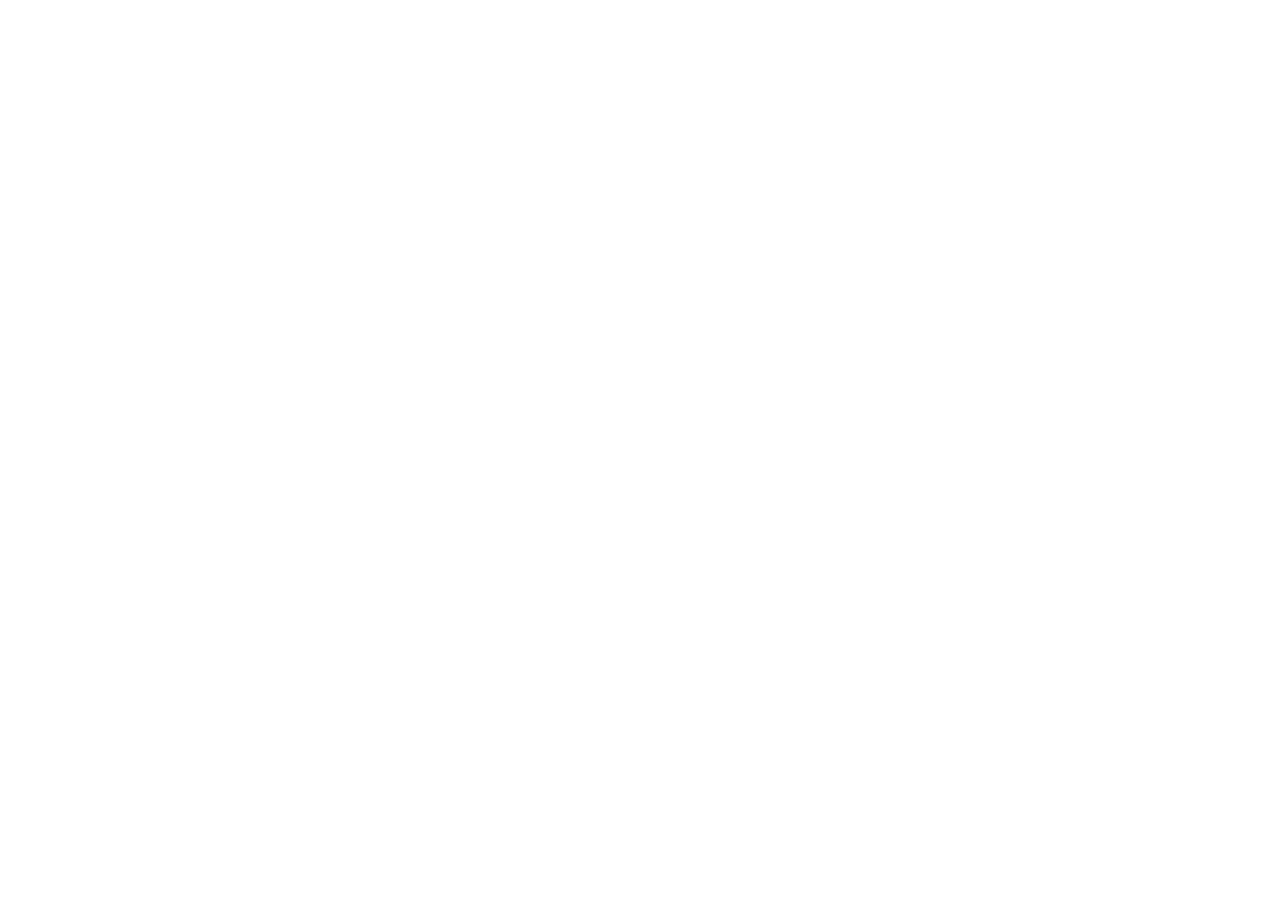
==== index.html @ 1244c076 "INIT" ====
<!doctype html>
<html lang="en">
<head>
  <meta charset="utf-8">
  <meta name="viewport" content="width=device-width, initial-scale=1">
  <title>Page Title</title>
  <link rel="stylesheet" href="css/style.css">
  <script src="js/script.js" language="javascript"></script>
</head>
<body>

</body>
</html>
---- css/style.css ----
/* GLOBAL STYLESHEET */
*, *::before, *::after { box-sizing: border-box; }
body { margin: 0; }
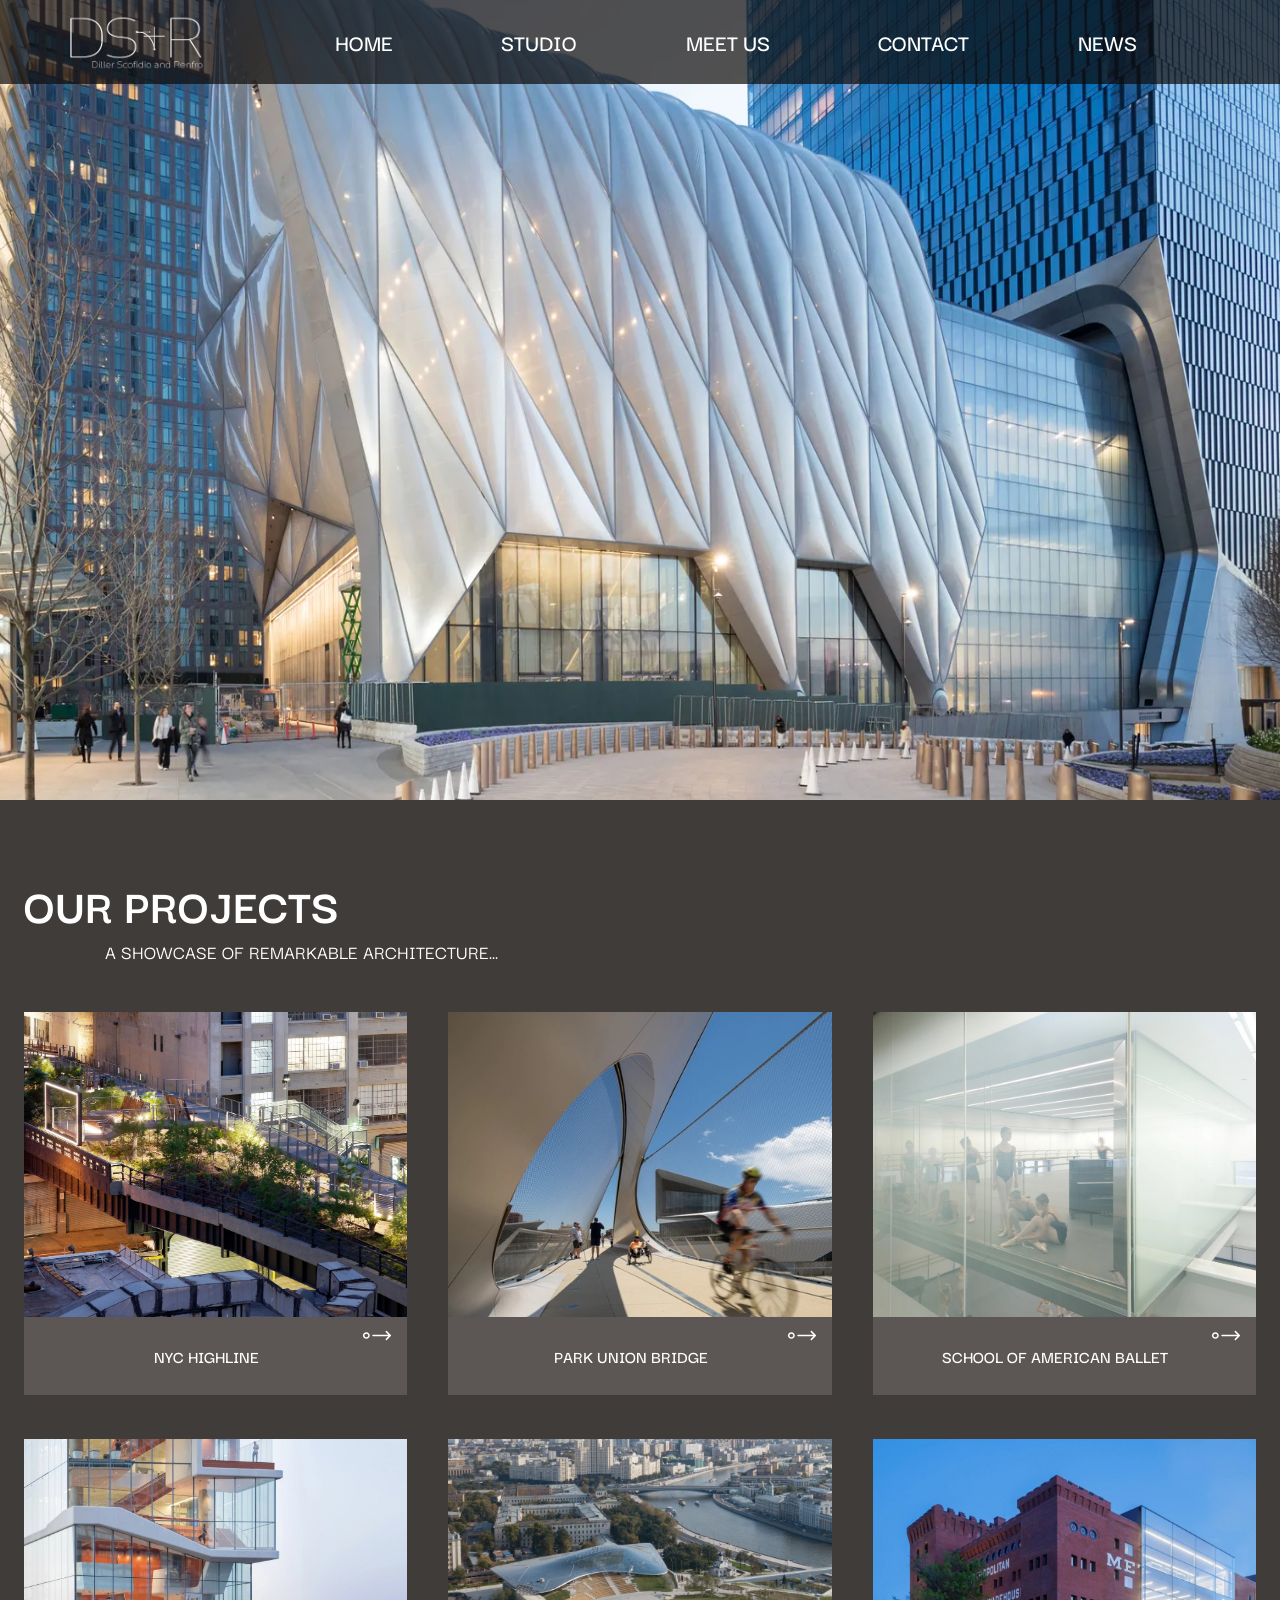
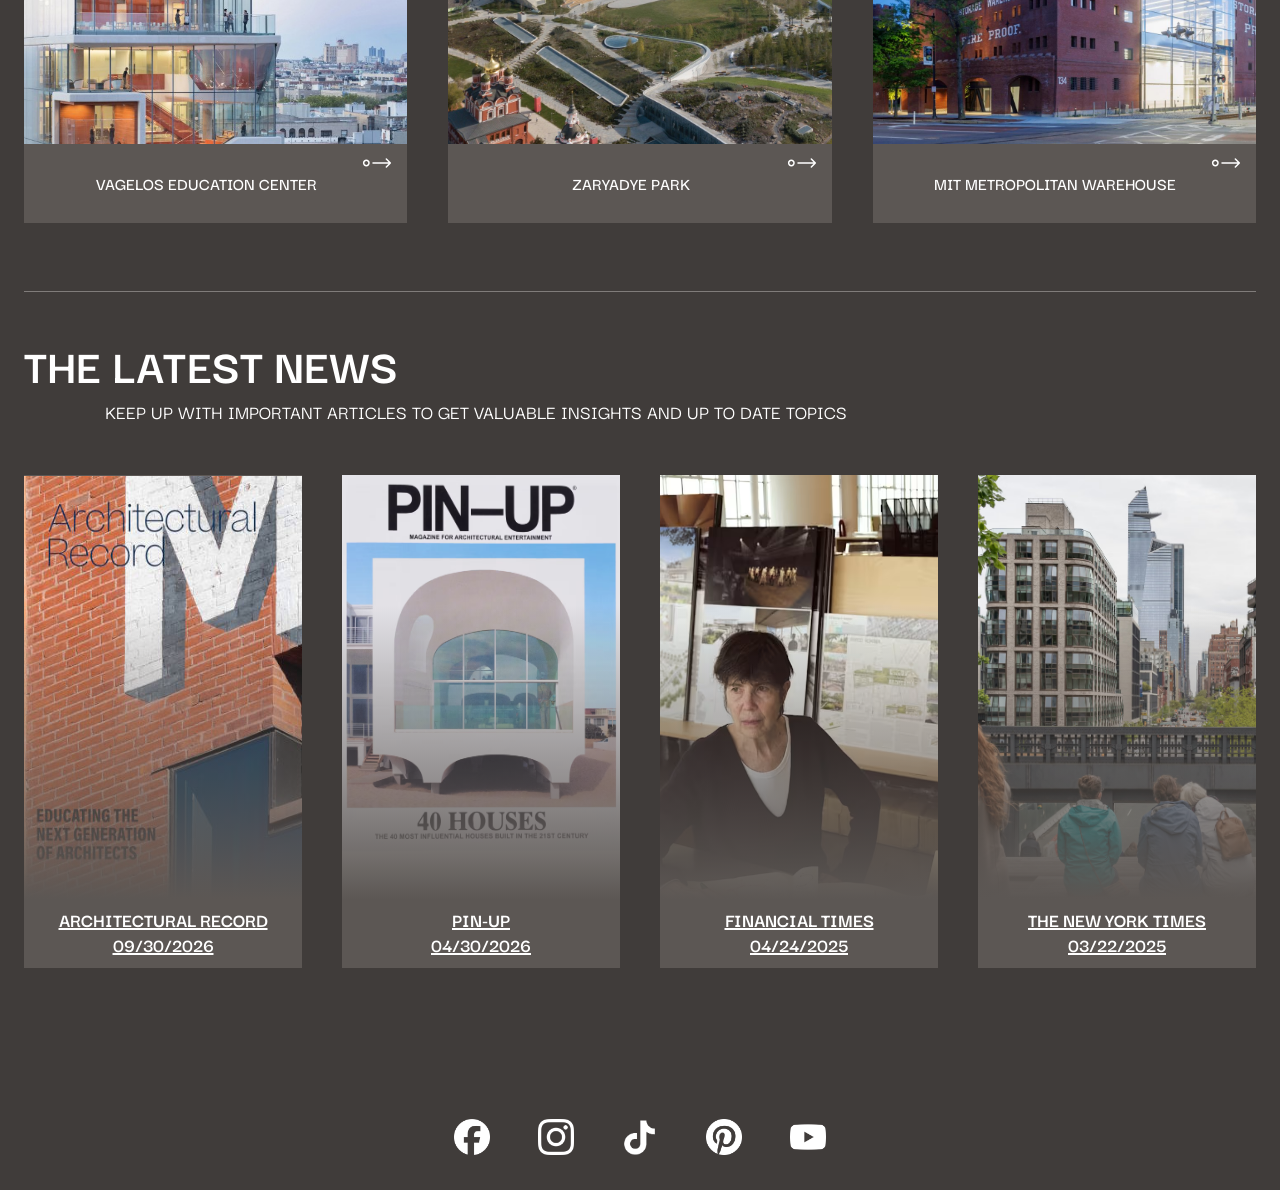
==== commit 1ceed3bd: "Coded pages" ====
--- a/index.html
+++ b/index.html
@@ -3,11 +3,143 @@
 <head>
   <meta charset="utf-8">
   <meta name="viewport" content="width=device-width, initial-scale=1">
-  <title>Page Title</title>
+  <title>Diller Scofidio + Renfro</title>
   <link rel="stylesheet" href="css/style.css">
-  <script src="js/script.js" language="javascript"></script>
+  <link rel="preconnect" href="https://fonts.googleapis.com">
+  <link rel="preconnect" href="https://fonts.gstatic.com" crossorigin>
+  <link href="https://fonts.googleapis.com/css2?family=Darker+Grotesque:wght@500;600;700&display=swap" rel="stylesheet">
+  <script src="js/script.js" defer></script>
 </head>
 <body>
-
+  <header class="hero" id="home">
+    <img class="hero__image" src="images/home-hero.png" alt="">
+    <div class="hero__scrim"></div>
+    <nav class="site-nav" aria-label="Main navigation">
+      <a class="site-nav__logo" href="#home" aria-label="Diller Scofidio + Renfro home">
+        <img src="images/dsr-logo.png" alt="">
+      </a>
+      <div class="site-nav__links">
+        <a href="index.html" aria-current="page">Home</a>
+        <a href="studio.html">Studio</a>
+        <a href="meet-us.html">Meet Us</a>
+        <a href="contact.html">Contact</a>
+        <a href="#news">News</a>
+      </div>
+    </nav>
+  </header>
+  <main>
+    <section class="projects" id="projects" aria-labelledby="projects-title">
+      <header class="projects__header">
+        <h1 class="projects__title" id="projects-title">Our Projects</h1>
+        <p class="projects__subtitle">A showcase of remarkable architecture...</p>
+      </header>
+      <div class="projects__grid">
+        <article class="project-card" data-node-id="52:341">
+          <div class="project-card__image">
+            <img class="project-card__photo project-card__photo--highline" src="images/project-highline.jpg" alt="The NYC Highline elevated park">
+          </div>
+          <div class="project-card__caption">
+            <h2>NYC Highline</h2>
+            <img class="project-card__arrow" src="images/project-arrow.svg" alt="" aria-hidden="true">
+          </div>
+        </article>
+        <article class="project-card" data-node-id="52:345">
+          <div class="project-card__image">
+            <img class="project-card__photo project-card__photo--bridge" src="images/project-park-union-bridge.jpg" alt="Park Union Bridge">
+          </div>
+          <div class="project-card__caption">
+            <h2>Park Union Bridge</h2>
+            <img class="project-card__arrow" src="images/project-arrow.svg" alt="" aria-hidden="true">
+          </div>
+        </article>
+        <article class="project-card" data-node-id="52:343">
+          <div class="project-card__image">
+            <img class="project-card__photo" src="images/project-school-of-american-ballet.jpg" alt="School of American Ballet">
+          </div>
+          <div class="project-card__caption">
+            <h2>School of American Ballet</h2>
+            <img class="project-card__arrow" src="images/project-arrow.svg" alt="" aria-hidden="true">
+          </div>
+        </article>
+        <article class="project-card" data-node-id="52:344">
+          <div class="project-card__image">
+            <img class="project-card__photo" src="images/project-vagelos-education-center.jpg" alt="Vagelos Education Center">
+          </div>
+          <div class="project-card__caption">
+            <h2>Vagelos Education Center</h2>
+            <img class="project-card__arrow" src="images/project-arrow.svg" alt="" aria-hidden="true">
+          </div>
+        </article>
+        <article class="project-card" data-node-id="52:342">
+          <div class="project-card__image">
+            <img class="project-card__photo project-card__photo--park" src="images/project-zaryadye-park.jpg" alt="Zaryadye Park">
+          </div>
+          <div class="project-card__caption">
+            <h2>Zaryadye Park</h2>
+            <img class="project-card__arrow" src="images/project-arrow.svg" alt="" aria-hidden="true">
+          </div>
+        </article>
+        <article class="project-card" data-node-id="52:346">
+          <div class="project-card__image">
+            <img class="project-card__photo project-card__photo--warehouse" src="images/project-mit-metropolitan-warehouse.jpg" alt="MIT Metropolitan Warehouse">
+          </div>
+          <div class="project-card__caption">
+            <h2>MIT Metropolitan Warehouse</h2>
+            <img class="project-card__arrow" src="images/project-arrow.svg" alt="" aria-hidden="true">
+          </div>
+        </article>
+      </div>
+    </section>
+    <div class="section-divider" aria-hidden="true"></div>
+    <section class="news" id="news" aria-labelledby="news-title">
+      <header class="news__header">
+        <h2 class="news__title" id="news-title">The Latest News</h2>
+        <p class="news__subtitle">Keep up with important articles to get valuable insights and up to date topics</p>
+      </header>
+      <div class="news__grid">
+        <article class="news-card" data-node-id="105:40">
+          <img class="news-card__image news-card__image--architectural-record" src="images/news-architectural-record.jpg" alt="">
+          <div class="news-card__gradient"></div>
+          <a class="news-card__link" href="https://www.architecturalrecord.com/articles/18449-a-warehouse-is-converted-into-the-new-home-for-architecture-at-mit" target="_blank" rel="noopener noreferrer">
+            <span>Architectural Record</span>
+            <time datetime="2026-09-30">09/30/2026</time>
+          </a>
+        </article>
+        <article class="news-card" data-node-id="105:41">
+          <img class="news-card__image news-card__image--pin-up" src="images/news-pin-up.png" alt="">
+          <div class="news-card__gradient"></div>
+          <a class="news-card__link" href="https://www.pinupmagazine.org/articles/pinup-40-40-houses" target="_blank" rel="noopener noreferrer">
+            <span>Pin-Up</span>
+            <time datetime="2026-04-30">04/30/2026</time>
+          </a>
+        </article>
+        <article class="news-card" data-node-id="105:42">
+          <img class="news-card__image news-card__image--financial-times" src="images/news-financial-times.png" alt="">
+          <div class="news-card__gradient"></div>
+          <a class="news-card__link" href="https://www.ft.com/content/ffb81b29-242d-4c5a-9e0c-ac56eebd8342?syn-25a6b1a6=1" target="_blank" rel="noopener noreferrer">
+            <span>Financial Times</span>
+            <time datetime="2025-04-24">04/24/2025</time>
+          </a>
+        </article>
+        <article class="news-card" data-node-id="105:43">
+          <img class="news-card__image news-card__image--new-york-times" src="images/news-new-york-times.png" alt="">
+          <div class="news-card__gradient"></div>
+          <a class="news-card__link" href="https://www.nytimes.com/2025/03/22/opinion/high-line-park-ricardo-scofido.html" target="_blank" rel="noopener noreferrer">
+            <span>The New York Times</span>
+            <time datetime="2025-03-22">03/22/2025</time>
+          </a>
+        </article>
+      </div>
+    </section>
+  </main>
+  <div class="social-footer home-social-footer" role="group" aria-label="Social media">
+    <img src="images/home-social-facebook.png" alt="Facebook">
+    <img src="images/home-social-instagram.png" alt="Instagram">
+    <span class="social-footer__tiktok">
+      <img src="images/home-social-tiktok.png" alt="TikTok">
+    </span>
+    <img src="images/home-social-pinterest.png" alt="Pinterest">
+    <img src="images/home-social-youtube.png" alt="YouTube">
+  </div>
 </body>
 </html>
--- a/css/style.css
+++ b/css/style.css
@@ -1,3 +1,929 @@
 /* GLOBAL STYLESHEET */
 *, *::before, *::after { box-sizing: border-box; }
-body { margin: 0; }+html { scroll-behavior: smooth; }
+body {
+  margin: 0;
+  background: #403c3a;
+  font-family: "Darker Grotesque", Arial, sans-serif;
+}
+
+img {
+  display: block;
+}
+
+.studio-page {
+  min-height: 100vh;
+  background: #403d3b;
+}
+
+.meet-us-page {
+  min-height: 100vh;
+  background: #403d3b;
+}
+
+.contact-page {
+  min-height: 100vh;
+  background: #403d3b;
+}
+
+.hero {
+  position: relative;
+  height: 800px;
+  overflow: hidden;
+  background: #19242b;
+}
+
+.hero__image {
+  position: absolute;
+  top: -21.31%;
+  left: 0;
+  width: 106.01%;
+  height: 127.41%;
+  max-width: none;
+  object-fit: fill;
+}
+
+.studio-hero .hero__image {
+  top: -29.3%;
+  left: -3.17%;
+  width: 103.13%;
+  height: 139.27%;
+}
+
+.meet-us-hero .hero__image {
+  top: -6.24%;
+  left: -0.01%;
+  width: 103.13%;
+  height: 139.27%;
+}
+
+.contact-hero .hero__image {
+  top: -77.41%;
+  left: -35.33%;
+  width: 159.44%;
+  height: 215.31%;
+}
+
+.team {
+  width: min(1228px, calc(100% - 48px));
+  margin: 60px auto 0;
+  padding-bottom: 22px;
+  color: #fff;
+}
+
+.team__title {
+  margin: 0 0 65px;
+  font-size: 50px;
+  font-weight: 700;
+  line-height: 68px;
+  text-align: center;
+  text-transform: uppercase;
+}
+
+.team__members {
+  display: grid;
+  gap: 43px;
+}
+
+.team-member {
+  display: grid;
+  min-height: 350px;
+  align-items: start;
+}
+
+.team-member__portrait {
+  position: relative;
+  width: 350px;
+  height: 350px;
+  overflow: hidden;
+}
+
+.team-member__portrait img {
+  position: absolute;
+  top: 0;
+  left: 0;
+  width: 100%;
+  height: 100%;
+  object-fit: cover;
+}
+
+.team-member__copy h2 {
+  margin: 0;
+  font-size: 32px;
+  font-weight: 600;
+  line-height: 1.35;
+  text-transform: uppercase;
+}
+
+.team-member__copy p {
+  margin: 0;
+  font-size: 20px;
+  font-weight: 500;
+  line-height: 1;
+  text-align: justify;
+  text-transform: uppercase;
+}
+
+.team-member--elizabeth,
+.team-member--charles {
+  grid-template-columns: 350px minmax(0, 1fr);
+  column-gap: 35px;
+}
+
+.team-member--elizabeth .team-member__copy {
+  max-width: 740px;
+}
+
+.team-member--elizabeth .team-member__portrait img {
+  top: -6.91%;
+  left: -30.13%;
+  width: 160.45%;
+  height: 213.94%;
+  max-width: none;
+}
+
+.team-member--ricardo,
+.team-member--benjamin {
+  grid-template-columns: minmax(0, 1fr) 350px;
+  column-gap: 38px;
+  padding-left: 129px;
+}
+
+.team-member--ricardo .team-member__copy,
+.team-member--benjamin .team-member__copy {
+  grid-column: 1;
+  grid-row: 1;
+}
+
+.team-member--ricardo .team-member__portrait,
+.team-member--benjamin .team-member__portrait {
+  grid-column: 2;
+  grid-row: 1;
+}
+
+.team-member--ricardo .team-member__copy,
+.team-member--benjamin .team-member__copy {
+  max-width: 711px;
+}
+
+.team-member--ricardo .team-member__copy h2,
+.team-member--benjamin .team-member__copy h2 {
+  text-align: right;
+}
+
+.team-member--ricardo .team-member__portrait img {
+  top: -4.65%;
+  left: -31.52%;
+  width: 156.84%;
+  height: 104.64%;
+  max-width: none;
+}
+
+.team-member--charles {
+  column-gap: 42px;
+}
+
+.team-member--charles .team-member__copy {
+  max-width: 733px;
+}
+
+.team-member--charles .team-member__portrait img {
+  top: 0.1%;
+  left: -0.09%;
+}
+
+.team-member--benjamin .team-member__portrait img {
+  top: -10.4%;
+  left: -22.6%;
+  width: 135.89%;
+  height: 166%;
+  max-width: none;
+}
+
+.social-footer {
+  display: flex;
+  width: 372px;
+  height: 36px;
+  align-items: center;
+  justify-content: space-between;
+  margin: 151px auto 35px;
+}
+
+.home-social-footer {
+  margin-top: 31px;
+  margin-bottom: 35px;
+}
+
+.social-footer > img,
+.social-footer__tiktok {
+  width: 36px;
+  height: 36px;
+}
+
+.social-footer > img {
+  object-fit: contain;
+}
+
+.social-footer__tiktok {
+  position: relative;
+  overflow: hidden;
+}
+
+.social-footer__tiktok img {
+  position: absolute;
+  top: -29.52%;
+  left: -20.94%;
+  width: 139.74%;
+  height: 159.92%;
+  max-width: none;
+}
+
+.hero__scrim {
+  position: absolute;
+  inset: 0 0 auto;
+  height: 84px;
+  background: rgb(13 11 9 / 70%);
+}
+
+.site-nav {
+  position: absolute;
+  inset: 0 0 auto;
+  z-index: 1;
+  height: 84px;
+}
+
+.site-nav__logo {
+  position: absolute;
+  top: 14px;
+  left: 5.49%;
+  width: 133px;
+  height: 56px;
+}
+
+.site-nav__logo img {
+  display: block;
+  width: 100%;
+  height: 100%;
+  object-fit: contain;
+}
+
+.site-nav__links {
+  position: absolute;
+  top: 0;
+  right: 11.2%;
+  left: 26.18%;
+  display: flex;
+  height: 84px;
+  align-items: center;
+  justify-content: space-between;
+}
+
+.site-nav__links a {
+  color: #fff;
+  font-size: 24px;
+  font-weight: 600;
+  line-height: 1;
+  text-decoration: none;
+  text-transform: uppercase;
+}
+
+.site-nav__links a:focus-visible,
+.site-nav__logo:focus-visible {
+  outline: 2px solid #fff;
+  outline-offset: 5px;
+}
+
+.studio-about {
+  position: relative;
+  z-index: 2;
+  width: min(1245px, calc(100% - 48px));
+  min-height: 705px;
+  margin: -362px auto 0;
+  padding: 38px 48px 56px;
+  background: rgb(13 11 9 / 70%);
+  color: #fff;
+}
+
+.studio-about__title {
+  margin: 0;
+  font-size: 50px;
+  font-weight: 700;
+  line-height: 72px;
+  text-align: center;
+  text-transform: uppercase;
+}
+
+.studio-about__rule {
+  height: 1px;
+  margin: 18px 0 36px;
+  background: #aaa6a4;
+}
+
+.studio-about__description {
+  margin: 0;
+  font-size: 32px;
+  font-weight: 500;
+  line-height: 1.34;
+  text-align: center;
+  text-transform: uppercase;
+}
+
+.contact-panel {
+  position: relative;
+  z-index: 2;
+  width: min(1245px, calc(100% - 48px));
+  min-height: 662px;
+  margin: -384px auto 0;
+  padding: 38px 48px 56px;
+  background: rgb(13 11 9 / 70%);
+  color: #fff;
+  text-align: center;
+  text-transform: uppercase;
+}
+
+.contact-panel__title {
+  margin: 0;
+  font-size: 50px;
+  font-weight: 700;
+  line-height: 68px;
+}
+
+.contact-panel__rule {
+  display: block;
+  width: min(1125px, 100%);
+  height: auto;
+  margin: 29px auto 0;
+}
+
+.contact-panel__details {
+  margin-top: 23px;
+  font-size: 32px;
+  font-weight: 500;
+  line-height: 1.3;
+}
+
+.contact-panel__details p {
+  margin: 0 0 44px;
+}
+
+.contact-panel__details p:last-child {
+  margin-bottom: 0;
+}
+
+.contact-panel__details a {
+  color: inherit;
+  text-decoration: none;
+}
+
+.contact-panel__details p:last-child a {
+  text-decoration: underline;
+  text-underline-offset: 2px;
+}
+
+@media (max-width: 900px) {
+  .hero {
+    height: max(560px, 100svh);
+  }
+
+  .site-nav {
+    display: flex;
+    align-items: center;
+    justify-content: space-between;
+    padding: 0 24px;
+  }
+
+  .site-nav__logo {
+    position: static;
+    flex: 0 0 auto;
+    width: clamp(72px, 15vw, 110px);
+    height: auto;
+    aspect-ratio: 133 / 56;
+  }
+
+  .site-nav__links {
+    position: static;
+    width: min(72%, 560px);
+    height: 100%;
+    gap: clamp(8px, 2.4vw, 20px);
+    overflow-x: auto;
+  }
+
+  .site-nav__links a {
+    flex: 0 0 auto;
+    font-size: clamp(14px, 2.2vw, 20px);
+  }
+
+  .team {
+    width: min(720px, calc(100% - 48px));
+    margin-top: 48px;
+    padding-bottom: 48px;
+  }
+
+  .team__title {
+    margin-bottom: 40px;
+    font-size: 44px;
+  }
+
+  .team-member,
+  .team-member--elizabeth,
+  .team-member--ricardo,
+  .team-member--charles,
+  .team-member--benjamin {
+    grid-template-columns: minmax(0, 1fr) minmax(220px, 1fr);
+    gap: 24px;
+    padding-left: 0;
+  }
+
+  .team-member__portrait {
+    width: 100%;
+    height: auto;
+    aspect-ratio: 1;
+  }
+
+  .team-member--ricardo .team-member__portrait,
+  .team-member--benjamin .team-member__portrait {
+    grid-column: 2;
+    grid-row: 1;
+  }
+
+  .team-member--ricardo .team-member__copy,
+  .team-member--benjamin .team-member__copy {
+    grid-column: 1;
+    grid-row: 1;
+  }
+
+  .team-member__copy h2 {
+    font-size: 26px;
+  }
+
+  .team-member__copy p {
+    font-size: 16px;
+    line-height: 1.15;
+  }
+
+  .studio-about {
+    padding-right: 36px;
+    padding-left: 36px;
+  }
+
+  .studio-about__title {
+    font-size: 42px;
+  }
+
+  .studio-about__description {
+    font-size: 26px;
+  }
+
+  .contact-panel {
+    padding-right: 36px;
+    padding-left: 36px;
+  }
+
+  .contact-panel__title {
+    font-size: 42px;
+  }
+
+  .contact-panel__details {
+    font-size: 26px;
+  }
+}
+
+@media (max-width: 420px) {
+  .site-nav {
+    padding: 0 16px;
+  }
+
+  .site-nav__links {
+    width: 74%;
+    gap: 10px;
+  }
+
+  .site-nav__links a {
+    font-size: 14px;
+  }
+}
+
+.projects {
+  width: 100%;
+  margin: 70px 0 0;
+  padding: 0 max(24px, calc((100% - 1284px) / 2));
+  background: #403c3a;
+  color: #fff;
+}
+
+.projects__header {
+  margin-bottom: 47px;
+}
+
+.projects__title {
+  margin: 0;
+  font-size: 50px;
+  font-weight: 700;
+  line-height: 1.36;
+  text-transform: uppercase;
+}
+
+.projects__subtitle {
+  margin: 0 0 0 81px;
+  font-size: 20px;
+  font-weight: 500;
+  line-height: 27px;
+  text-transform: uppercase;
+}
+
+.projects__grid {
+  display: grid;
+  grid-template-columns: repeat(3, minmax(0, 1fr));
+  column-gap: 41px;
+  row-gap: 44px;
+}
+
+.project-card {
+  position: relative;
+  aspect-ratio: 1;
+  overflow: hidden;
+  background: #5c5754;
+}
+
+.project-card__image {
+  position: absolute;
+  inset: 0;
+  overflow: hidden;
+}
+
+.project-card__photo {
+  position: absolute;
+  inset: 0;
+  width: 100%;
+  height: 100%;
+  object-fit: cover;
+}
+
+.project-card__photo--highline {
+  top: -26.45%;
+  left: -18.32%;
+  width: 177.99%;
+  height: 118.63%;
+  max-width: none;
+  object-fit: fill;
+}
+
+.project-card__photo--park {
+  top: -16.29%;
+  left: -23.51%;
+  width: 193.61%;
+  height: 138.63%;
+  max-width: none;
+  object-fit: fill;
+}
+
+.project-card__photo--bridge {
+  width: 121.36%;
+  height: 80.5%;
+  max-width: none;
+  object-fit: fill;
+}
+
+.project-card__photo--warehouse {
+  top: -0.04%;
+  left: -11.17%;
+  width: 144.11%;
+  height: 92.71%;
+  max-width: none;
+  object-fit: fill;
+}
+
+.project-card__caption {
+  position: absolute;
+  right: 0;
+  bottom: 0;
+  left: 0;
+  display: flex;
+  min-height: 20.5%;
+  align-items: center;
+  justify-content: center;
+  padding: 18px 34px 18px 16px;
+  background: #5c5754;
+}
+
+.project-card__caption h2 {
+  margin: 0;
+  font-size: clamp(15px, 1.4vw, 20px);
+  font-weight: 600;
+  line-height: 1.35;
+  text-align: center;
+  text-transform: uppercase;
+}
+
+.project-card__arrow {
+  position: absolute;
+  top: 3px;
+  right: 14px;
+}
+
+.section-divider {
+  width: min(1345px, calc(100% - 48px));
+  height: 1px;
+  margin: 68px auto 38px;
+  background: #807c7a;
+}
+
+.news {
+  width: 100%;
+  margin: 0 auto;
+  padding: 0 max(24px, calc((100% - 1284px) / 2)) 120px;
+  background: #403c3a;
+  color: #fff;
+}
+
+.news__header {
+  margin-bottom: 50px;
+}
+
+.news__title {
+  margin: 0;
+  font-size: 50px;
+  font-weight: 700;
+  line-height: 1.36;
+  text-transform: uppercase;
+}
+
+.news__subtitle {
+  margin: 0 0 0 81px;
+  font-size: 20px;
+  font-weight: 500;
+  line-height: 27px;
+  text-transform: uppercase;
+}
+
+.news__grid {
+  display: grid;
+  grid-template-columns: repeat(4, minmax(0, 290px));
+  gap: 40px;
+}
+
+.news-card {
+  position: relative;
+  aspect-ratio: 290 / 515;
+  overflow: hidden;
+  background: #5c5754;
+}
+
+.news-card__image {
+  position: absolute;
+  top: 0.19%;
+  left: -6.61%;
+  width: 134.1%;
+  height: 99.82%;
+  max-width: none;
+  object-fit: fill;
+}
+
+.news-card__image--pin-up {
+  top: -22.81%;
+  left: -98.07%;
+  width: 299.8%;
+  height: 122.81%;
+}
+
+.news-card__image--financial-times {
+  top: -20.88%;
+  left: -35.28%;
+  width: 196.21%;
+  height: 120.55%;
+}
+
+.news-card__image--new-york-times {
+  top: -0.06%;
+  left: -15.14%;
+  width: 130.53%;
+  height: 100%;
+}
+
+.news-card__gradient {
+  position: absolute;
+  inset: 26.4% 0 0;
+  background: linear-gradient(
+    to bottom,
+    rgb(92 87 84 / 0%) 0%,
+    #5c5754 81%
+  );
+}
+
+.news-card__link {
+  position: absolute;
+  right: 0;
+  bottom: 11px;
+  left: 0;
+  display: flex;
+  flex-direction: column;
+  align-items: center;
+  color: #fff;
+  font-size: 20px;
+  font-weight: 700;
+  line-height: 1.25;
+  text-align: center;
+  text-transform: uppercase;
+}
+
+.news-card__link:focus-visible {
+  outline: 2px solid #fff;
+  outline-offset: -5px;
+}
+
+@media (max-width: 900px) {
+  .projects__grid {
+    grid-template-columns: repeat(2, minmax(0, 1fr));
+    gap: 28px;
+  }
+
+  .news__grid {
+    grid-template-columns: repeat(2, minmax(0, 1fr));
+    gap: 28px;
+  }
+}
+
+@media (max-width: 620px) {
+  .team {
+    width: min(400px, calc(100% - 32px));
+    margin-top: 36px;
+    padding-bottom: 48px;
+  }
+
+  .social-footer {
+    width: min(372px, calc(100% - 32px));
+    margin-top: 40px;
+    margin-bottom: 24px;
+    gap: clamp(16px, 6vw, 48px);
+  }
+
+  .team__title {
+    margin-bottom: 28px;
+    font-size: 38px;
+    line-height: 1.2;
+  }
+
+  .team__members {
+    gap: 40px;
+  }
+
+  .team-member,
+  .team-member--elizabeth,
+  .team-member--ricardo,
+  .team-member--charles,
+  .team-member--benjamin {
+    grid-template-columns: minmax(0, 1fr);
+    gap: 14px;
+  }
+
+  .team-member__portrait,
+  .team-member--ricardo .team-member__portrait,
+  .team-member--benjamin .team-member__portrait {
+    grid-column: 1;
+    grid-row: 1;
+    width: min(100%, 350px);
+  }
+
+  .team-member__copy,
+  .team-member--ricardo .team-member__copy,
+  .team-member--benjamin .team-member__copy {
+    grid-column: 1;
+    grid-row: 2;
+  }
+
+  .team-member__copy h2,
+  .team-member--ricardo .team-member__copy h2,
+  .team-member--benjamin .team-member__copy h2 {
+    margin: 0;
+    font-size: 24px;
+    text-align: left;
+  }
+
+  .team-member__copy p {
+    margin-top: 6px;
+    font-size: 16px;
+    line-height: 1.25;
+  }
+
+  .meet-us-hero .hero__image {
+    inset: 0;
+    width: 100%;
+    height: 100%;
+    object-fit: cover;
+  }
+
+  .studio-about {
+    width: calc(100% - 32px);
+    min-height: auto;
+    margin-top: -280px;
+    padding: 24px 20px 36px;
+  }
+
+  .studio-about__title {
+    font-size: 32px;
+    line-height: 1.25;
+  }
+
+  .studio-about__rule {
+    margin: 16px 0 20px;
+  }
+
+  .studio-about__description {
+    font-size: 19px;
+    line-height: 1.45;
+  }
+
+  .contact-hero .hero__image {
+    inset: 0;
+    width: 100%;
+    height: 100%;
+    object-fit: cover;
+  }
+
+  .contact-panel {
+    width: calc(100% - 32px);
+    min-height: auto;
+    margin-top: -280px;
+    padding: 24px 20px 36px;
+  }
+
+  .contact-panel__title {
+    font-size: 32px;
+    line-height: 1.25;
+  }
+
+  .contact-panel__rule {
+    margin-top: 20px;
+  }
+
+  .contact-panel__details {
+    margin-top: 20px;
+    font-size: 18px;
+    line-height: 1.4;
+  }
+
+  .contact-panel__details p {
+    margin-bottom: 24px;
+  }
+
+  .projects {
+    margin-top: 48px;
+    padding-right: max(16px, calc((100% - 400px) / 2));
+    padding-left: max(16px, calc((100% - 400px) / 2));
+  }
+
+  .projects__header {
+    margin-bottom: 28px;
+  }
+
+  .projects__title {
+    font-size: 40px;
+  }
+
+  .projects__subtitle {
+    margin-left: 24px;
+    font-size: 16px;
+    line-height: 1.3;
+  }
+
+  .projects__grid {
+    grid-template-columns: minmax(0, 1fr);
+    gap: 24px;
+  }
+
+  .project-card__caption h2 {
+    font-size: 18px;
+  }
+
+  .section-divider {
+    margin-top: 48px;
+    margin-bottom: 28px;
+  }
+
+  .news {
+    padding: 0 max(16px, calc((100% - 400px) / 2)) 64px;
+  }
+
+  .news__header {
+    margin-bottom: 28px;
+  }
+
+  .news__title {
+    font-size: 40px;
+  }
+
+  .news__subtitle {
+    margin-left: 24px;
+    font-size: 16px;
+    line-height: 1.3;
+  }
+
+  .news__grid {
+    grid-template-columns: minmax(0, 1fr);
+    gap: 24px;
+  }
+
+  .news-card__link {
+    font-size: 18px;
+  }
+}
